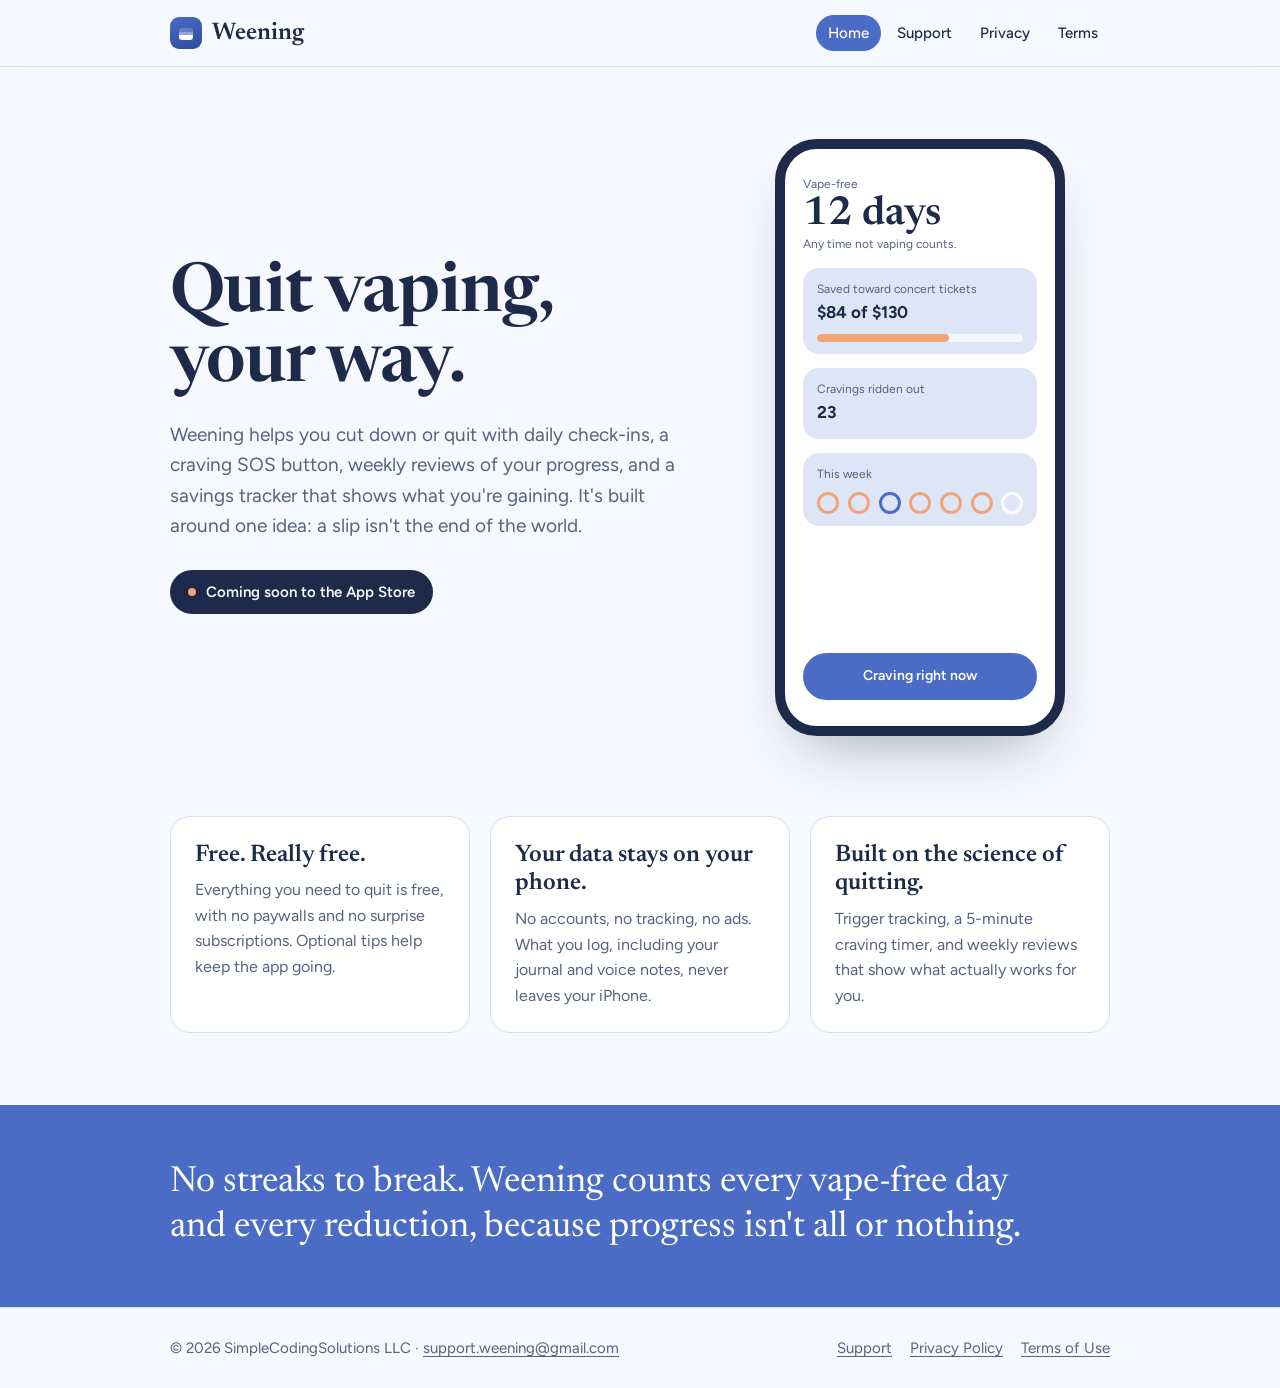
==== index.html @ 5518a2dd "v1" ====
<!doctype html>
<html lang="en">
<head>
<meta charset="utf-8">
<meta name="viewport" content="width=device-width, initial-scale=1, viewport-fit=cover">
<title>Weening · Quit vaping, your way</title>
<meta name="description" content="Weening helps you cut down or quit vaping with check-ins, a craving SOS button, weekly reviews and a savings tracker. Free, private, and kind.">
<link rel="preconnect" href="https://fonts.googleapis.com">
<link rel="preconnect" href="https://fonts.gstatic.com" crossorigin>
<link rel="stylesheet" href="https://fonts.googleapis.com/css2?family=Newsreader:opsz,wght@6..72,500;6..72,600&family=Figtree:wght@400;500;600&display=swap">
<link rel="stylesheet" href="style.css">
</head>
<body>
<header class="site-header">
  <div class="container">
    <a class="brand" href="index.html"><span class="brand-mark" aria-hidden="true"></span>Weening</a>
    <nav aria-label="Main">
      <ul>
        <li><a href="index.html" aria-current="page">Home</a></li>
        <li><a href="support.html">Support</a></li>
        <li><a href="privacy.html">Privacy</a></li>
        <li><a href="terms.html">Terms</a></li>
      </ul>
    </nav>
  </div>
</header>

<main>
  <section class="hero">
    <div class="container hero-grid">
      <div>
        <h1>Quit vaping, your way.</h1>
        <p class="lede">Weening helps you cut down or quit with daily check-ins, a craving SOS button, weekly reviews of your progress, and a savings tracker that shows what you're gaining. It's built around one idea: a slip isn't the end of the world.</p>
        <span class="badge-soon"><span class="dot" aria-hidden="true"></span>Coming soon to the App Store</span>
      </div>
      <div class="phone" role="img" aria-label="Weening home screen showing 12 days vape-free, $84 saved toward a goal, and a craving SOS button">
        <div>
          <div class="small">Vape-free</div>
          <div class="big">12 days</div>
          <div class="small">Any time not vaping counts.</div>
        </div>
        <div class="tile">
          <div class="small">Saved toward concert tickets</div>
          <strong>$84 of $130</strong>
          <div class="bar"><span></span></div>
        </div>
        <div class="tile">
          <div class="small">Cravings ridden out</div>
          <strong>23</strong>
        </div>
        <div class="tile">
          <div class="small">This week</div>
          <div class="rings"><i class="full"></i><i class="full"></i><i class="part"></i><i class="full"></i><i class="full"></i><i class="full"></i><i></i></div>
        </div>
        <div class="sos">Craving right now</div>
      </div>
    </div>
  </section>

  <section class="features" aria-label="What makes Weening different">
    <div class="container features-grid">
      <div class="feature">
        <h2>Free. Really free.</h2>
        <p>Everything you need to quit is free, with no paywalls and no surprise subscriptions. Optional tips help keep the app going.</p>
      </div>
      <div class="feature">
        <h2>Your data stays on your phone.</h2>
        <p>No accounts, no tracking, no ads. What you log, including your journal and voice notes, never leaves your iPhone.</p>
      </div>
      <div class="feature">
        <h2>Built on the science of quitting.</h2>
        <p>Trigger tracking, a 5-minute craving timer, and weekly reviews that show what actually works for you.</p>
      </div>
    </div>
  </section>

  <section class="promise">
    <div class="container">
      <p>No streaks to break. Weening counts every vape-free day and every reduction, because progress isn't all or nothing.</p>
    </div>
  </section>
</main>

<footer class="site-footer">
  <div class="container">
    <span>© 2026 SimpleCodingSolutions LLC · <a href="mailto:support.weening@gmail.com">support.weening@gmail.com</a></span>
    <ul>
      <li><a href="support.html">Support</a></li>
      <li><a href="privacy.html">Privacy Policy</a></li>
      <li><a href="terms.html">Terms of Use</a></li>
    </ul>
  </div>
</footer>
</body>
</html>
---- style.css ----
/* Weening website — shared styles */
:root {
  --bg: #F5F8FC;
  --card: #FFFFFF;
  --powder: #DCE6F7;
  --fg: #1E2A4A;
  --muted: #56627F;
  --accent: #4A6CC4;
  --accent-ink: #FFFFFF;
  --apricot: #F2A477;
  --line: #D6DFEE;
  --display: "Newsreader", Georgia, "Times New Roman", serif;
  --body: "Figtree", -apple-system, "Segoe UI", Roboto, Helvetica, Arial, sans-serif;
}
@media (prefers-color-scheme: dark) {
  :root {
    --bg: #0F1629;
    --card: #1A2440;
    --powder: #24315A;
    --fg: #E8EEF9;
    --muted: #A2AECB;
    --accent: #84A0EA;
    --accent-ink: #0F1629;
    --apricot: #F2A477;
    --line: #2C3A63;
    color-scheme: dark;
  }
}

* { box-sizing: border-box; }
html { -webkit-text-size-adjust: 100%; }
body {
  margin: 0;
  background: var(--bg);
  color: var(--fg);
  font-family: var(--body);
  font-size: 17px;
  line-height: 1.6;
}
a { color: var(--accent); text-underline-offset: 3px; }
a:hover { text-decoration-thickness: 2px; }
:focus-visible { outline: 3px solid var(--apricot); outline-offset: 3px; border-radius: 4px; }

.container {
  max-width: 980px;
  margin: 0 auto;
  padding-left: max(20px, env(safe-area-inset-left, 0px));
  padding-right: max(20px, env(safe-area-inset-right, 0px));
}

/* Header */
.site-header {
  position: sticky;
  top: 0;
  z-index: 10;
  background: color-mix(in srgb, var(--bg) 88%, transparent);
  backdrop-filter: blur(10px);
  -webkit-backdrop-filter: blur(10px);
  border-bottom: 1px solid var(--line);
}
.site-header .container {
  display: flex;
  align-items: center;
  justify-content: space-between;
  gap: 16px;
  flex-wrap: wrap;
  padding-block: 14px;
}
.brand {
  display: flex;
  align-items: center;
  gap: 10px;
  text-decoration: none;
  color: var(--fg);
  font-family: var(--display);
  font-weight: 600;
  font-size: 24px;
}
.brand-mark {
  width: 32px; height: 32px;
  border-radius: 9px;
  background: linear-gradient(160deg, var(--accent), #2F4C9C);
  position: relative;
  flex: none;
}
.brand-mark::after {
  content: "";
  position: absolute;
  left: 9px; right: 9px; bottom: 9px;
  height: 12px;
  border-radius: 3px;
  background: linear-gradient(to top, #fff 0 40%, rgba(255,255,255,.45) 40% 70%, rgba(255,255,255,.2) 70%);
}
nav ul { list-style: none; display: flex; gap: 4px; margin: 0; padding: 0; flex-wrap: wrap; }
nav a {
  display: block;
  padding: 6px 12px;
  border-radius: 99px;
  color: var(--fg);
  text-decoration: none;
  font-size: 15px;
  font-weight: 500;
}
nav a:hover { background: var(--powder); }
nav a[aria-current="page"] { background: var(--accent); color: var(--accent-ink); }

/* Home hero */
.hero { padding-block: 72px 56px; }
.hero-grid {
  display: grid;
  grid-template-columns: 1.15fr .85fr;
  gap: 48px;
  align-items: center;
}
.hero h1 {
  font-family: var(--display);
  font-weight: 600;
  font-size: clamp(42px, 7vw, 68px);
  line-height: 1.02;
  letter-spacing: -.01em;
  margin: 0 0 20px;
  text-wrap: balance;
}
.hero p.lede { font-size: 19px; color: var(--muted); max-width: 34em; margin: 0 0 28px; }
.badge-soon {
  display: inline-flex; align-items: center; gap: 10px;
  padding: 10px 18px;
  border-radius: 99px;
  background: var(--fg);
  color: var(--bg);
  font-weight: 600;
  font-size: 15px;
}
.badge-soon .dot { width: 8px; height: 8px; border-radius: 50%; background: var(--apricot); }

/* Phone illustration */
.phone {
  justify-self: center;
  width: 100%;
  max-width: 290px;
  aspect-ratio: 9 / 18.5;
  border-radius: 42px;
  background: var(--card);
  border: 10px solid var(--fg);
  padding: 26px 18px;
  display: flex; flex-direction: column; gap: 14px;
  box-shadow: 0 30px 60px -30px rgba(30,42,74,.45);
}
.phone .small { font-size: 12px; color: var(--muted); }
.phone .big { font-family: var(--display); font-size: 40px; font-weight: 600; line-height: 1; }
.phone .tile { background: var(--powder); border-radius: 16px; padding: 12px 14px; }
.phone .bar { height: 8px; border-radius: 99px; background: var(--bg); overflow: hidden; margin-top: 8px; }
.phone .bar span { display: block; height: 100%; width: 64%; background: var(--apricot); border-radius: 99px; }
.phone .rings { display: flex; justify-content: space-between; margin-top: 8px; }
.phone .rings i { width: 22px; height: 22px; border-radius: 50%; border: 3px solid var(--card); }
.phone .rings i.full { border-color: var(--apricot); }
.phone .rings i.part { border-color: var(--accent); }
.phone .sos {
  margin-top: auto;
  text-align: center;
  background: var(--accent); color: var(--accent-ink);
  border-radius: 99px; padding: 12px; font-weight: 600; font-size: 14px;
}

/* Features */
.features { padding-block: 24px 72px; }
.features-grid { display: grid; grid-template-columns: repeat(3, 1fr); gap: 20px; }
.feature {
  background: var(--card);
  border: 1px solid var(--line);
  border-radius: 20px;
  padding: 24px;
}
.feature h2 { font-family: var(--display); font-weight: 600; font-size: 24px; line-height: 1.2; margin: 0 0 8px; }
.feature p { margin: 0; color: var(--muted); font-size: 16px; }

.promise {
  background: var(--accent);
  color: var(--accent-ink);
  padding-block: 56px;
}
.promise p {
  font-family: var(--display);
  font-size: clamp(26px, 4vw, 36px);
  line-height: 1.25;
  margin: 0;
  max-width: 24em;
  text-wrap: balance;
}

/* Document pages */
.doc { padding-block: 56px 72px; }
.doc-inner { max-width: 680px; }
.doc h1 {
  font-family: var(--display);
  font-weight: 600;
  font-size: clamp(38px, 6vw, 52px);
  line-height: 1.08;
  margin: 0 0 8px;
}
.doc .updated { color: var(--muted); font-size: 15px; margin: 0 0 32px; }
.doc .intro { font-size: 19px; margin: 0 0 8px; }
.doc h2 {
  font-family: var(--display);
  font-weight: 600;
  font-size: 25px;
  line-height: 1.25;
  margin: 40px 0 8px;
}
.doc p { margin: 0 0 14px; }
.doc ul { padding-left: 1.2em; margin: 0 0 14px; }

.contact-card {
  background: var(--card);
  border: 1px solid var(--line);
  border-radius: 20px;
  padding: 24px;
  margin: 8px 0 8px;
}
.contact-card .email { font-size: 20px; font-weight: 600; word-break: break-all; }
.contact-card p { margin: 6px 0 0; color: var(--muted); }

details {
  border-bottom: 1px solid var(--line);
  padding-block: 4px;
}
details:first-of-type { border-top: 1px solid var(--line); }
summary {
  cursor: pointer;
  list-style: none;
  padding: 14px 32px 14px 0;
  font-weight: 600;
  position: relative;
}
summary::-webkit-details-marker { display: none; }
summary::after {
  content: "+";
  position: absolute; right: 4px; top: 10px;
  font-size: 22px; font-weight: 400; color: var(--accent);
}
details[open] summary::after { content: "–"; }
details p { margin: 0 0 16px; color: var(--muted); }

.help-box {
  margin-top: 40px;
  background: var(--powder);
  border-radius: 20px;
  padding: 24px;
}
.help-box h2 { margin-top: 0; }
.help-box p:last-child { margin-bottom: 0; }

/* Footer */
.site-footer { border-top: 1px solid var(--line); padding-block: 28px; font-size: 15px; color: var(--muted); }
.site-footer .container { display: flex; justify-content: space-between; gap: 12px 24px; flex-wrap: wrap; }
.site-footer a { color: var(--muted); }
.site-footer ul { list-style: none; display: flex; gap: 18px; margin: 0; padding: 0; flex-wrap: wrap; }

@media (max-width: 780px) {
  .hero { padding-block: 44px 32px; }
  .hero-grid { grid-template-columns: 1fr; gap: 40px; }
  .features-grid { grid-template-columns: 1fr; }
  .phone { max-width: 250px; }
}
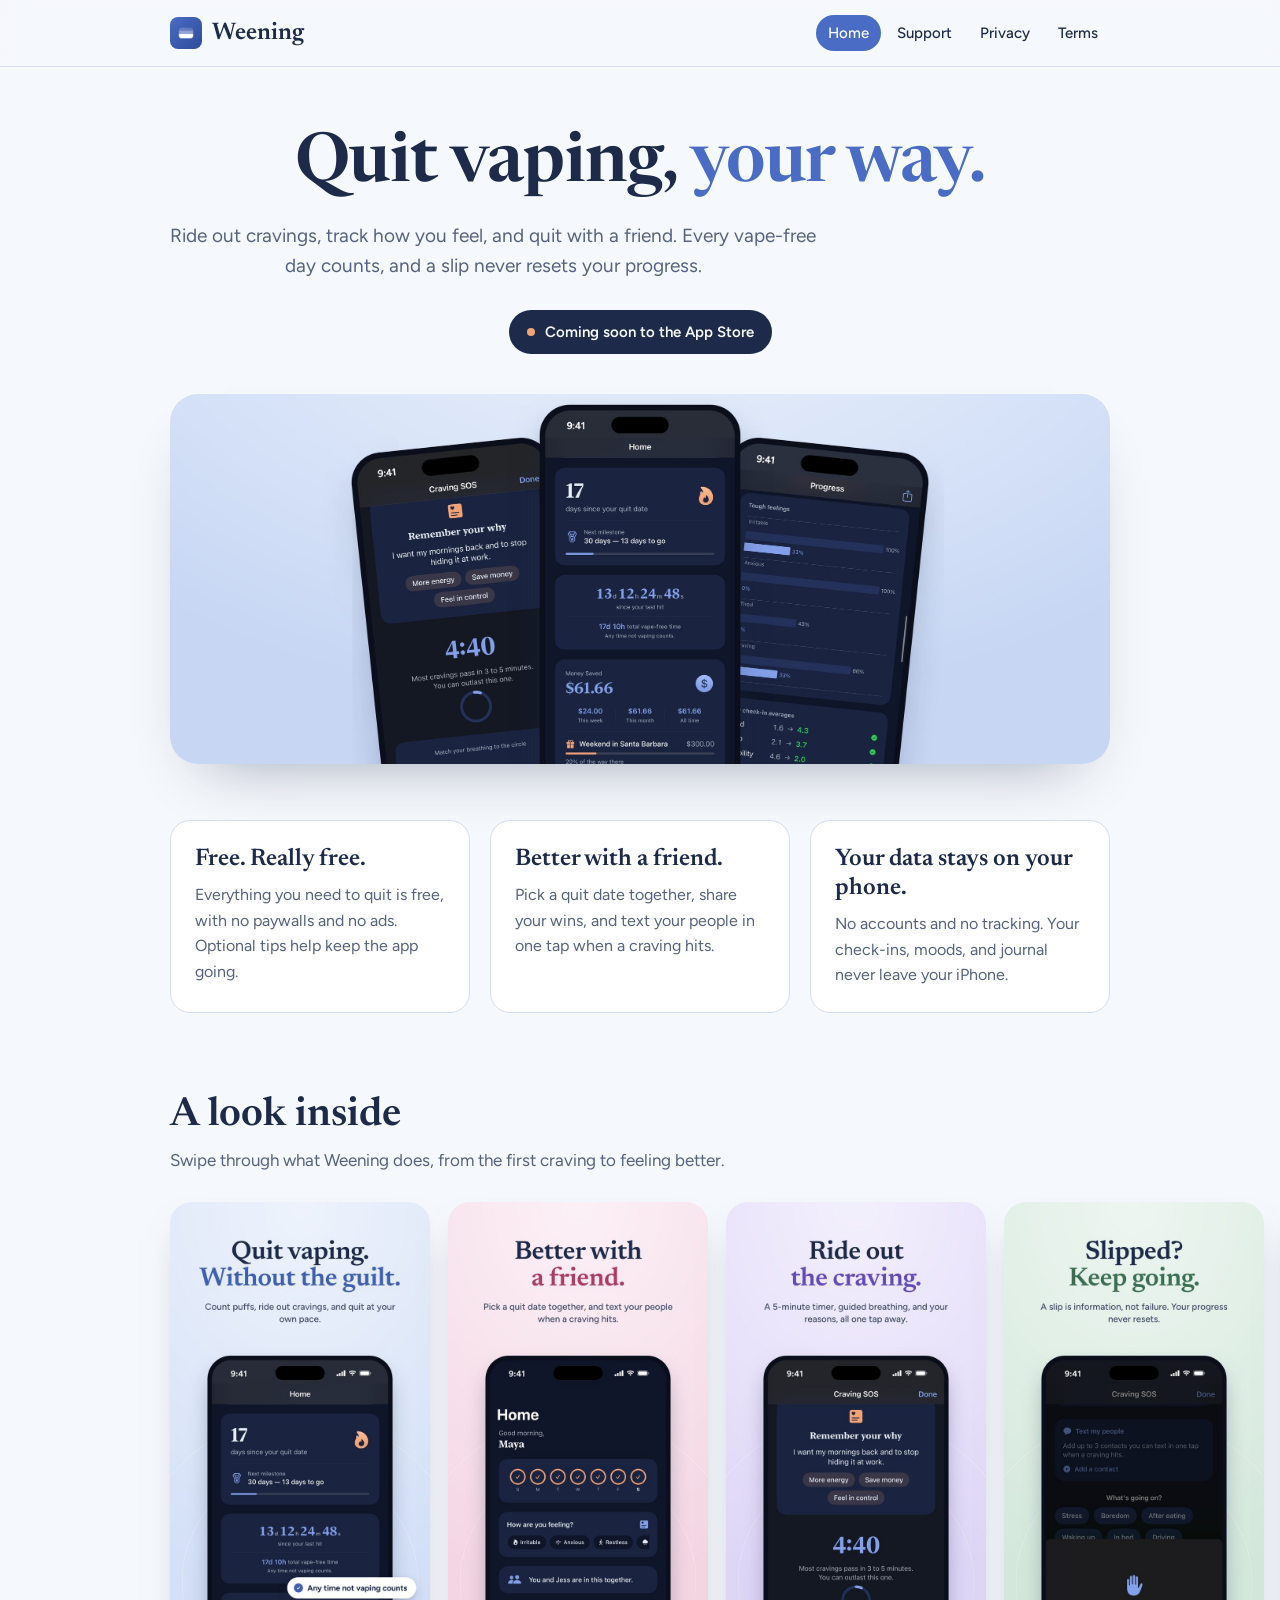
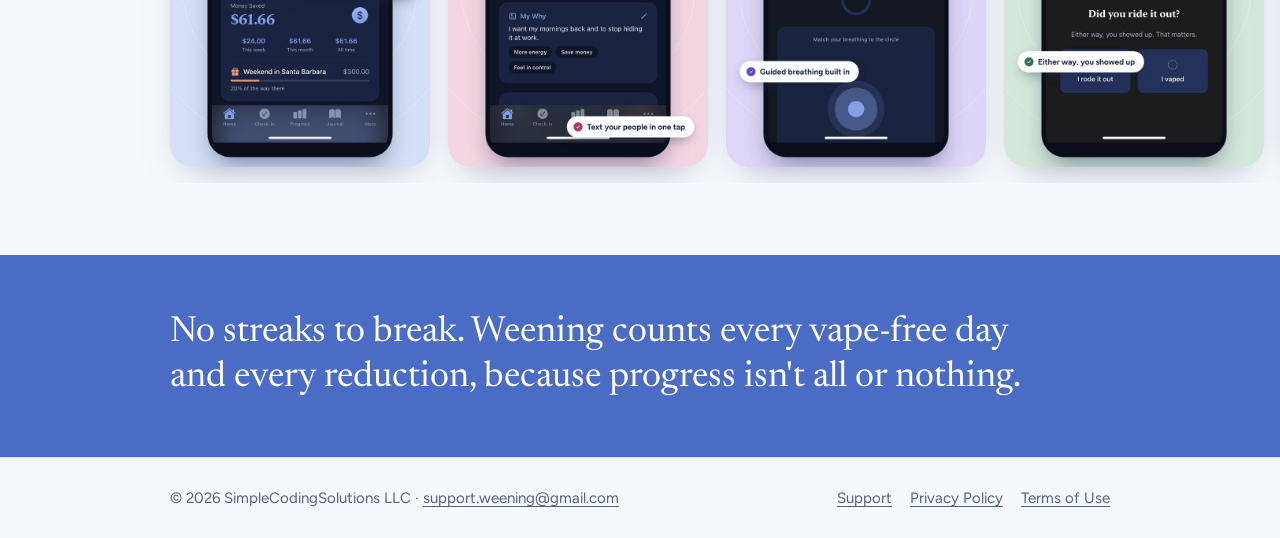
==== commit 1dc4cbf7: "websiteUpdate real screenshots added" ====
--- a/index.html
+++ b/index.html
@@ -4,7 +4,14 @@
 <meta charset="utf-8">
 <meta name="viewport" content="width=device-width, initial-scale=1, viewport-fit=cover">
 <title>Weening · Quit vaping, your way</title>
-<meta name="description" content="Weening helps you cut down or quit vaping with check-ins, a craving SOS button, weekly reviews and a savings tracker. Free, private, and kind.">
+<meta name="description" content="Weening helps you cut down or quit vaping with a craving SOS timer, daily check-ins, weekly reviews, a private journal, and support from a friend. Your data stays on your iPhone.">
+<meta property="og:title" content="Weening · Quit vaping, your way">
+<meta property="og:description" content="Ride out cravings, track how you feel, and quit with a friend. No streak resets, no ads, and your data stays on your iPhone.">
+<meta property="og:image" content="https://simplecodingsolutions.github.io/WeeningWebsite/images/og.jpg">
+<meta property="og:type" content="website">
+<meta name="twitter:card" content="summary_large_image">
+<link rel="icon" href="images/favicon.png">
+<link rel="apple-touch-icon" href="images/apple-touch-icon.png">
 <link rel="preconnect" href="https://fonts.googleapis.com">
 <link rel="preconnect" href="https://fonts.gstatic.com" crossorigin>
 <link rel="stylesheet" href="https://fonts.googleapis.com/css2?family=Newsreader:opsz,wght@6..72,500;6..72,600&family=Figtree:wght@400;500;600&display=swap">
@@ -13,7 +20,7 @@
 <body>
 <header class="site-header">
   <div class="container">
-    <a class="brand" href="index.html"><span class="brand-mark" aria-hidden="true"></span>Weening</a>
+    <a class="brand" href="index.html"><img class="brand-icon" src="images/apple-touch-icon.png" alt="" width="32" height="32">Weening</a>
     <nav aria-label="Main">
       <ul>
         <li><a href="index.html" aria-current="page">Home</a></li>
@@ -26,34 +33,14 @@
 </header>
 
 <main>
-  <section class="hero">
-    <div class="container hero-grid">
-      <div>
-        <h1>Quit vaping, your way.</h1>
-        <p class="lede">Weening helps you cut down or quit with daily check-ins, a craving SOS button, weekly reviews of your progress, and a savings tracker that shows what you're gaining. It's built around one idea: a slip isn't the end of the world.</p>
-        <span class="badge-soon"><span class="dot" aria-hidden="true"></span>Coming soon to the App Store</span>
-      </div>
-      <div class="phone" role="img" aria-label="Weening home screen showing 12 days vape-free, $84 saved toward a goal, and a craving SOS button">
-        <div>
-          <div class="small">Vape-free</div>
-          <div class="big">12 days</div>
-          <div class="small">Any time not vaping counts.</div>
-        </div>
-        <div class="tile">
-          <div class="small">Saved toward concert tickets</div>
-          <strong>$84 of $130</strong>
-          <div class="bar"><span></span></div>
-        </div>
-        <div class="tile">
-          <div class="small">Cravings ridden out</div>
-          <strong>23</strong>
-        </div>
-        <div class="tile">
-          <div class="small">This week</div>
-          <div class="rings"><i class="full"></i><i class="full"></i><i class="part"></i><i class="full"></i><i class="full"></i><i class="full"></i><i></i></div>
-        </div>
-        <div class="sos">Craving right now</div>
-      </div>
+  <section class="hero hero-centered">
+    <div class="container">
+      <h1>Quit vaping, <span class="accent">your way.</span></h1>
+      <p class="lede">Ride out cravings, track how you feel, and quit with a friend. Every vape-free day counts, and a slip never resets your progress.</p>
+      <span class="badge-soon"><span class="dot" aria-hidden="true"></span>Coming soon to the App Store</span>
+    </div>
+    <div class="container hero-image-wrap">
+      <img class="hero-image" src="images/hero.jpg" width="2400" height="947" alt="Three Weening screens: Craving SOS with a 4:40 timer, Home showing 17 days since quit date and $61.66 saved, and Progress showing tough feelings dropping since week one.">
     </div>
   </section>
 
@@ -61,16 +48,33 @@
     <div class="container features-grid">
       <div class="feature">
         <h2>Free. Really free.</h2>
-        <p>Everything you need to quit is free, with no paywalls and no surprise subscriptions. Optional tips help keep the app going.</p>
+        <p>Everything you need to quit is free, with no paywalls and no ads. Optional tips help keep the app going.</p>
+      </div>
+      <div class="feature">
+        <h2>Better with a friend.</h2>
+        <p>Pick a quit date together, share your wins, and text your people in one tap when a craving hits.</p>
       </div>
       <div class="feature">
         <h2>Your data stays on your phone.</h2>
-        <p>No accounts, no tracking, no ads. What you log, including your journal and voice notes, never leaves your iPhone.</p>
+        <p>No accounts and no tracking. Your check-ins, moods, and journal never leave your iPhone.</p>
       </div>
-      <div class="feature">
-        <h2>Built on the science of quitting.</h2>
-        <p>Trigger tracking, a 5-minute craving timer, and weekly reviews that show what actually works for you.</p>
-      </div>
+    </div>
+  </section>
+
+  <section class="gallery" aria-labelledby="gallery-title">
+    <div class="container">
+      <h2 id="gallery-title" class="section-title">A look inside</h2>
+      <p class="section-sub">Swipe through what Weening does, from the first craving to feeling better.</p>
+    </div>
+    <div class="gallery-track" tabindex="0" aria-label="App screenshots, scroll sideways">
+      <img src="images/screen-1.jpg" width="660" height="1434" loading="lazy" alt="Quit vaping without the guilt. Home screen with a live vape-free counter and money saved.">
+      <img src="images/screen-2.jpg" width="660" height="1434" loading="lazy" alt="Better with a friend. Home screen showing You and Jess are in this together.">
+      <img src="images/screen-3.jpg" width="660" height="1434" loading="lazy" alt="Ride out the craving. Craving SOS with a five-minute timer and guided breathing.">
+      <img src="images/screen-4.jpg" width="660" height="1434" loading="lazy" alt="Slipped? Keep going. A prompt that asks if you rode out the craving, saying either way you showed up.">
+      <img src="images/screen-5.jpg" width="660" height="1434" loading="lazy" alt="Watch yourself feel better. Mood rising from 1.6 to 4.3 and irritability falling since week one.">
+      <img src="images/screen-6.jpg" width="660" height="1434" loading="lazy" alt="Learn what sets you off. Top triggers this week and the coping strategies that worked.">
+      <img src="images/screen-7.jpg" width="660" height="1434" loading="lazy" alt="Say it, write it, keep it private. A journal of entries from before and after the quit date.">
+      <img src="images/screen-8.jpg" width="660" height="1434" loading="lazy" alt="Make it yours. Settings with five color themes, Rose selected.">
     </div>
   </section>
 
--- a/style.css
+++ b/style.css
@@ -262,3 +262,31 @@
   .features-grid { grid-template-columns: 1fr; }
   .phone { max-width: 250px; }
 }
+
+/* Brand icon, centered hero, screenshot gallery */
+.brand-icon { width: 32px; height: 32px; border-radius: 8px; flex: none; }
+.hero-centered { text-align: center; padding-block: 64px 0; }
+.hero-centered h1 { margin-inline: auto; max-width: 14em; }
+.hero-centered .accent { color: var(--accent); }
+.hero-centered .lede { margin-inline: auto; }
+.hero-image-wrap { margin-top: 40px; }
+.hero-image { width: 100%; height: auto; border-radius: 28px; display: block; box-shadow: 0 30px 60px -36px rgba(30,42,74,.45); }
+.features { padding-block: 56px 72px; }
+.gallery { padding-block: 8px 72px; }
+.section-title { font-family: var(--display); font-weight: 600; font-size: clamp(30px, 5vw, 40px); line-height: 1.15; margin: 0 0 8px; }
+.section-sub { color: var(--muted); margin: 0 0 24px; }
+.gallery-track {
+  display: flex; gap: 18px; overflow-x: auto; scroll-snap-type: x mandatory;
+  padding-block: 4px 16px;
+  padding-left: max(20px, env(safe-area-inset-left, 0px));
+  scroll-padding-left: max(20px, env(safe-area-inset-left, 0px));
+  padding-right: max(20px, env(safe-area-inset-right, 0px));
+  scrollbar-width: thin;
+}
+@media (min-width: 1020px) { .gallery-track { padding-left: calc((100% - 940px) / 2); scroll-padding-left: calc((100% - 940px) / 2); } }
+.gallery-track img { width: 260px; height: auto; flex: none; border-radius: 22px; scroll-snap-align: start; box-shadow: 0 16px 36px -22px rgba(30,42,74,.5); }
+@media (max-width: 780px) {
+  .hero-centered { padding-block: 40px 0; }
+  .hero-image { border-radius: 18px; }
+  .gallery-track img { width: 220px; }
+}
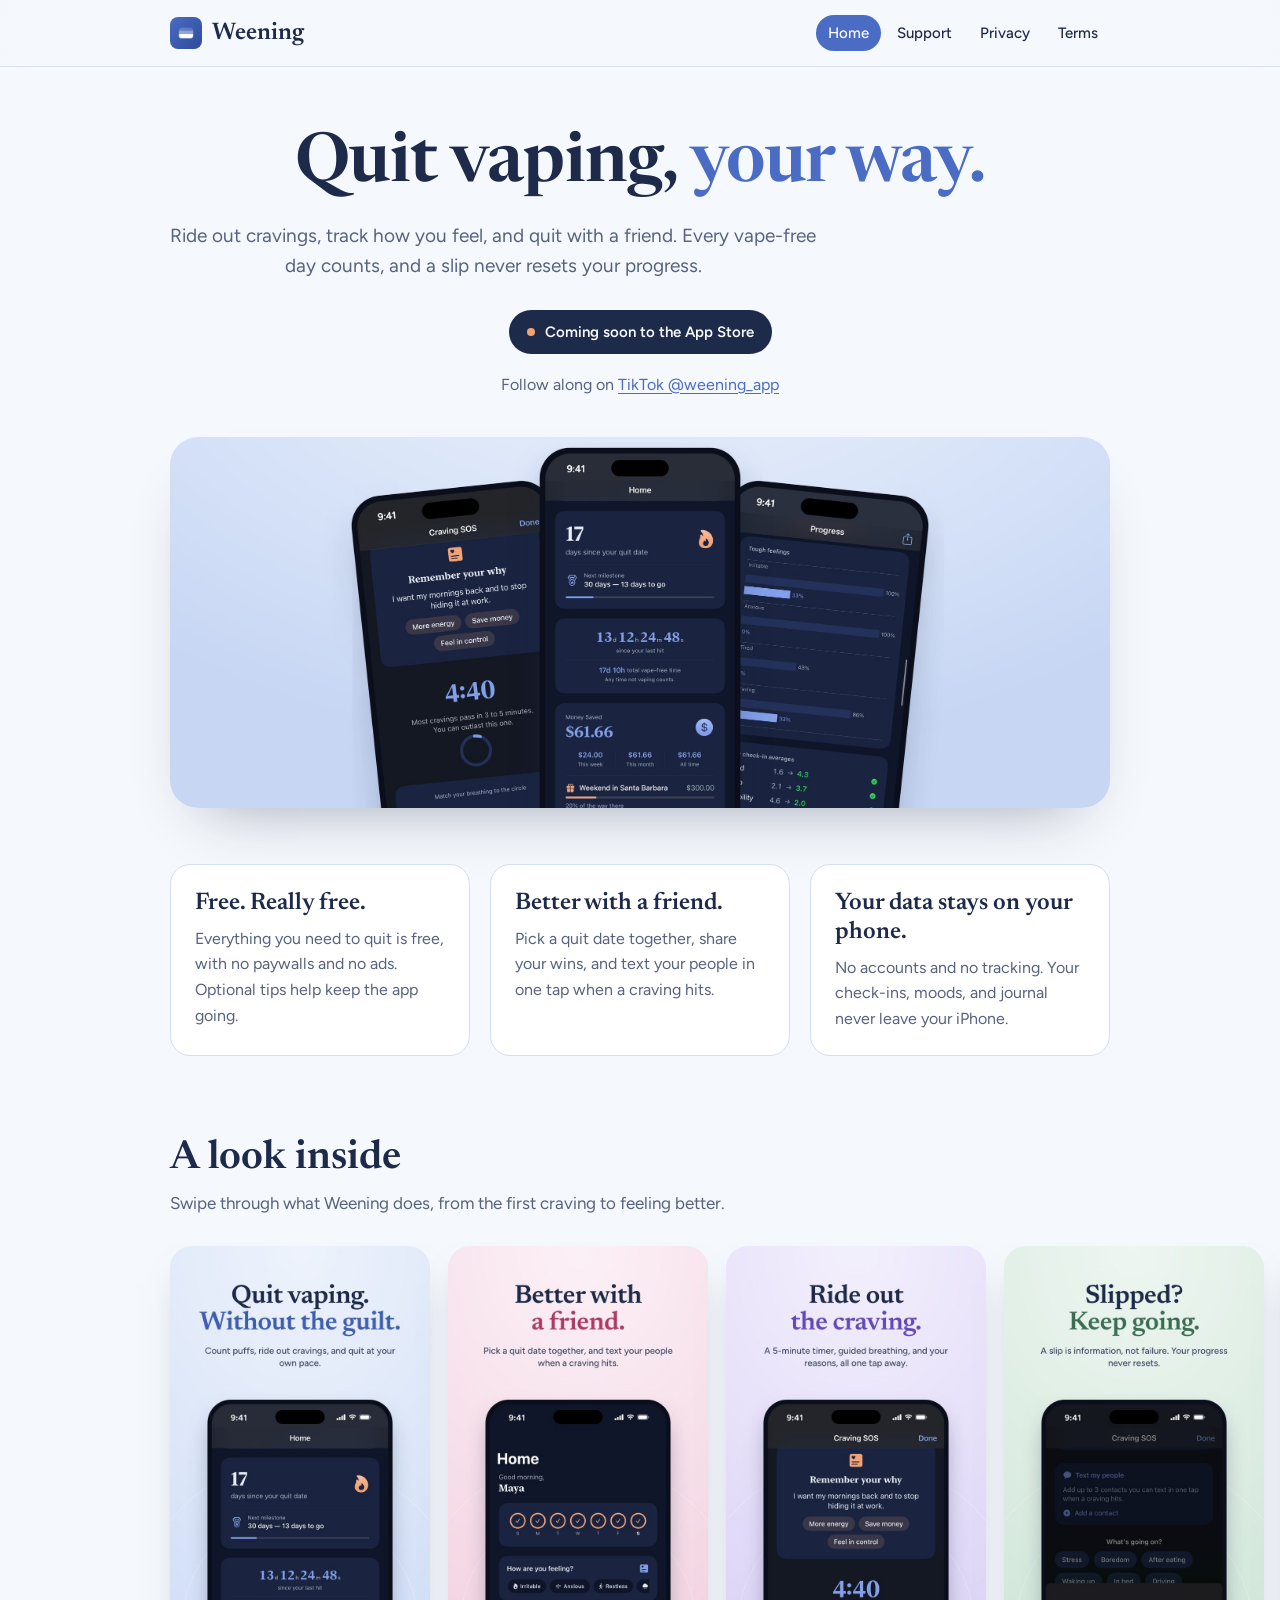
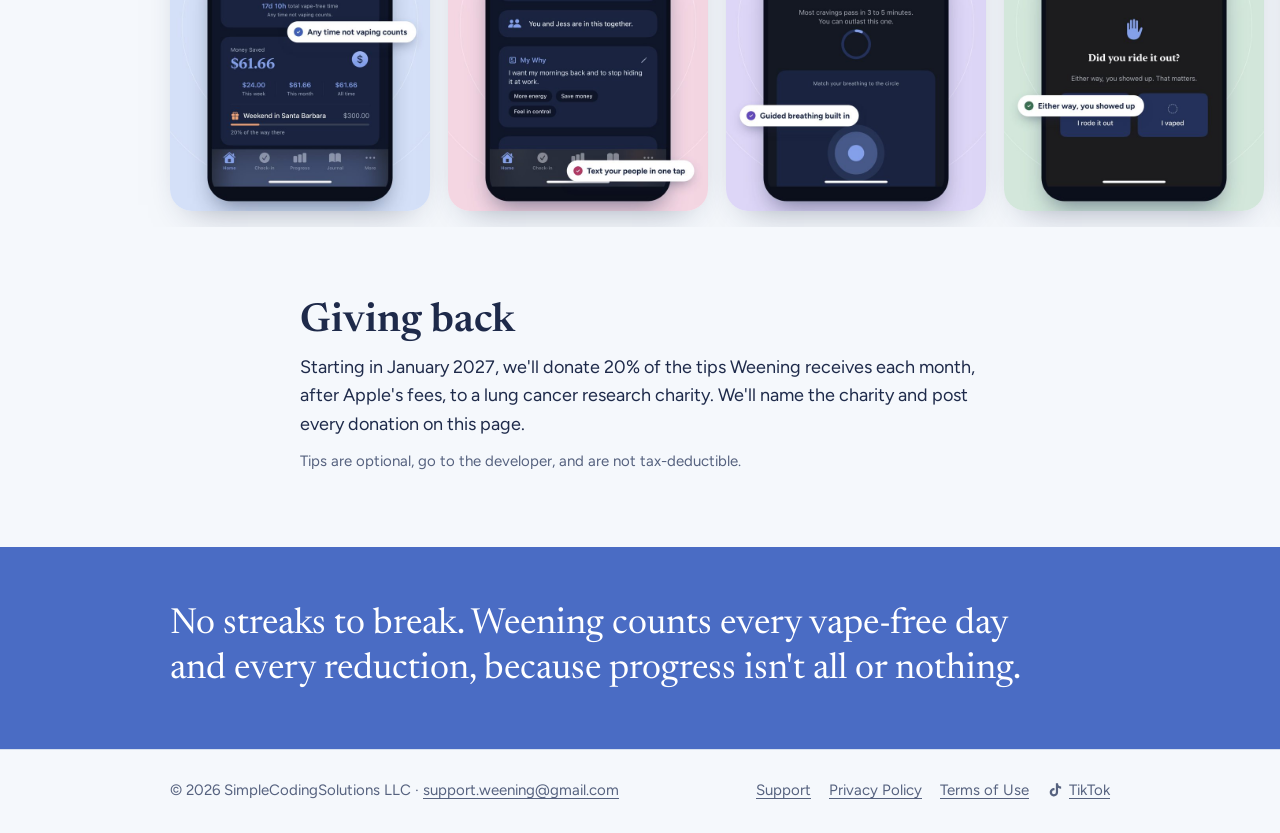
==== commit bda875cd: "tik tok link and donation promise" ====
--- a/index.html
+++ b/index.html
@@ -38,6 +38,7 @@
       <h1>Quit vaping, <span class="accent">your way.</span></h1>
       <p class="lede">Ride out cravings, track how you feel, and quit with a friend. Every vape-free day counts, and a slip never resets your progress.</p>
       <span class="badge-soon"><span class="dot" aria-hidden="true"></span>Coming soon to the App Store</span>
+      <p class="follow">Follow along on <a href="https://www.tiktok.com/@weening_app" rel="noopener" target="_blank">TikTok @weening_app</a></p>
     </div>
     <div class="container hero-image-wrap">
       <img class="hero-image" src="images/hero.jpg" width="2400" height="947" alt="Three Weening screens: Craving SOS with a 4:40 timer, Home showing 17 days since quit date and $61.66 saved, and Progress showing tough feelings dropping since week one.">
@@ -78,6 +79,14 @@
     </div>
   </section>
 
+  <section class="giving" aria-labelledby="giving-title">
+    <div class="container giving-inner">
+      <h2 id="giving-title" class="section-title">Giving back</h2>
+      <p>Starting in January 2027, we'll donate 20% of the tips Weening receives each month, after Apple's fees, to a lung cancer research charity. We'll name the charity and post every donation on this page.</p>
+      <p class="giving-note">Tips are optional, go to the developer, and are not tax-deductible.</p>
+    </div>
+  </section>
+
   <section class="promise">
     <div class="container">
       <p>No streaks to break. Weening counts every vape-free day and every reduction, because progress isn't all or nothing.</p>
@@ -92,6 +101,7 @@
       <li><a href="support.html">Support</a></li>
       <li><a href="privacy.html">Privacy Policy</a></li>
       <li><a href="terms.html">Terms of Use</a></li>
+      <li><a class="social" href="https://www.tiktok.com/@weening_app" rel="noopener" target="_blank" aria-label="Weening on TikTok"><svg aria-hidden="true" width="16" height="16" viewBox="0 0 24 24"><path fill="currentColor" d="M16.6 2h-3.3v13.3a2.9 2.9 0 1 1-2.9-2.9c.3 0 .6 0 .9.1V9.2a6.3 6.3 0 1 0 5.3 6.2V8.6a7.9 7.9 0 0 0 4.6 1.5V6.8a4.6 4.6 0 0 1-4.6-4.6z"/></svg>TikTok</a></li>
     </ul>
   </div>
 </footer>
--- a/style.css
+++ b/style.css
@@ -290,3 +290,11 @@
   .hero-image { border-radius: 18px; }
   .gallery-track img { width: 220px; }
 }
+
+.site-footer .social { display: inline-flex; align-items: center; gap: 6px; }
+.follow { margin: 18px 0 0; color: var(--muted); font-size: 16px; }
+
+.giving { padding-block: 0 64px; }
+.giving-inner { max-width: 720px; }
+.giving-inner p { font-size: 18px; margin: 0 0 10px; }
+.giving-note { color: var(--muted); font-size: 15px !important; }
